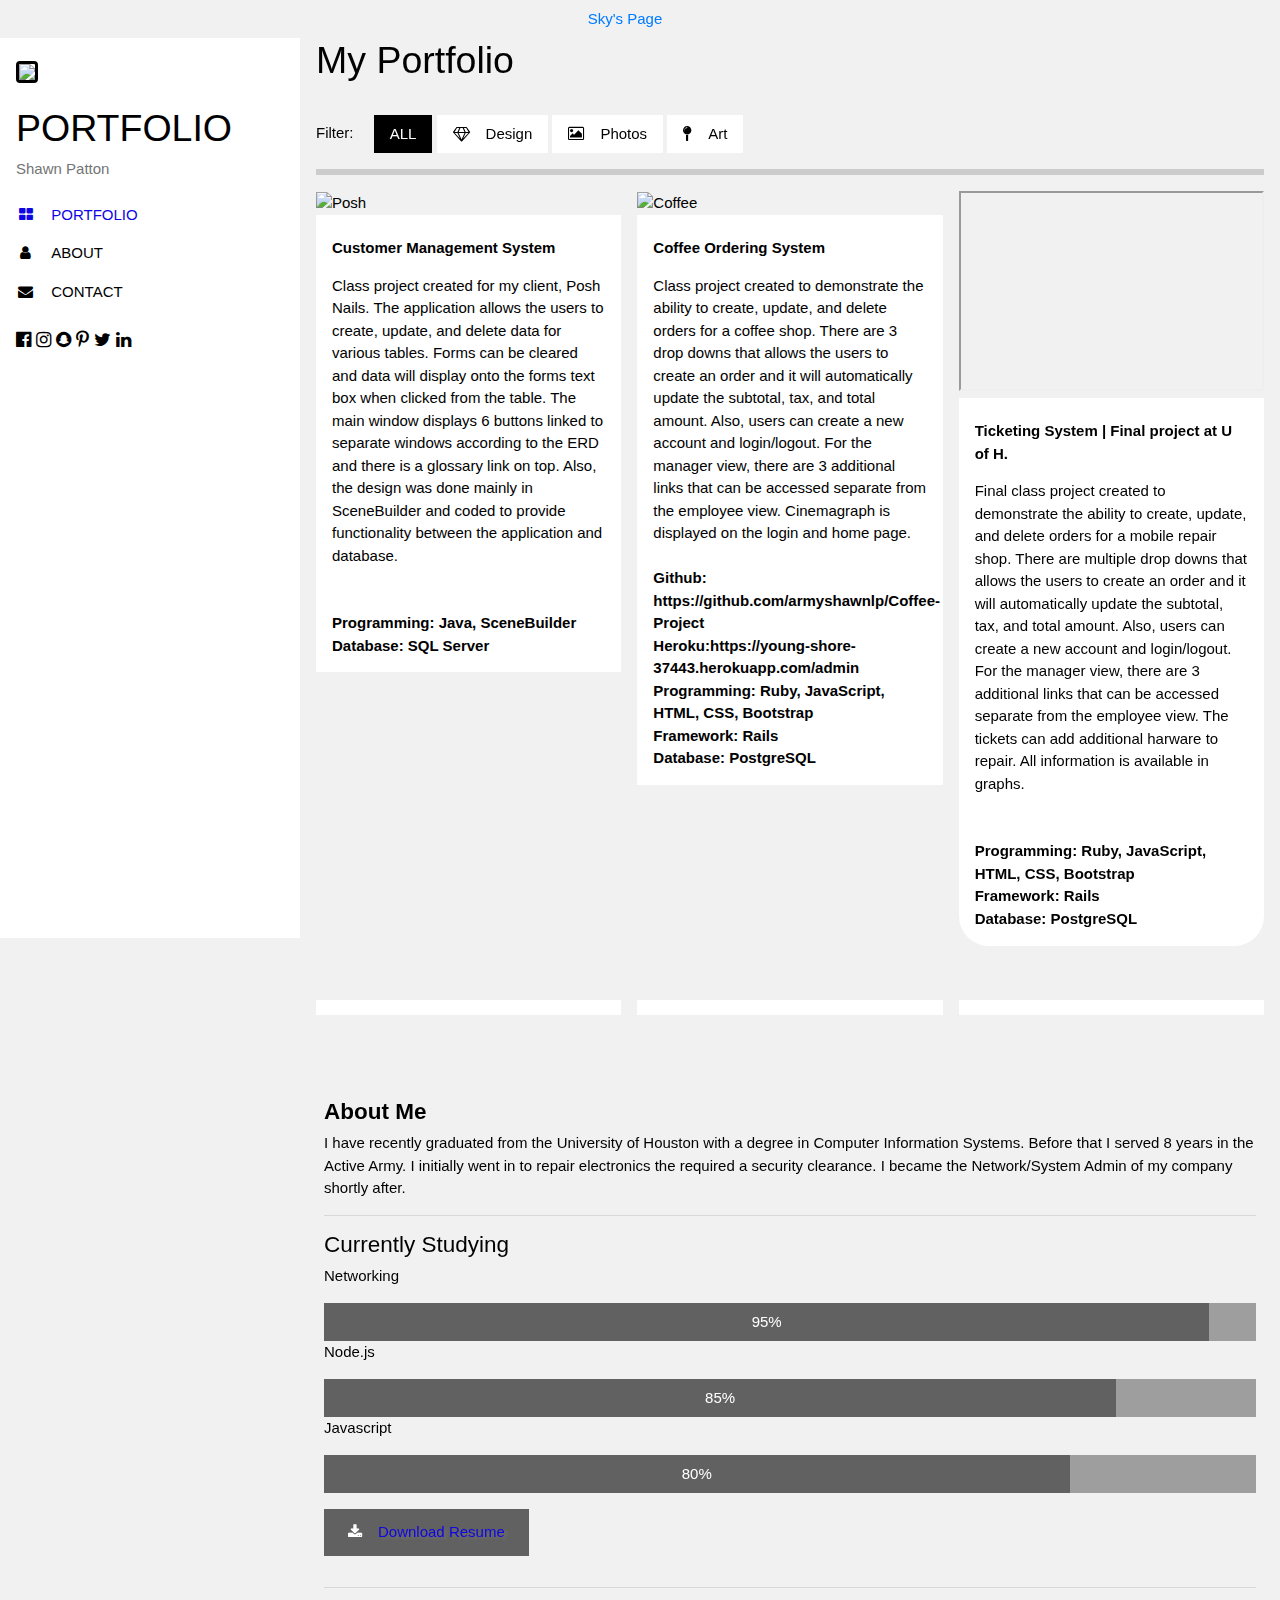
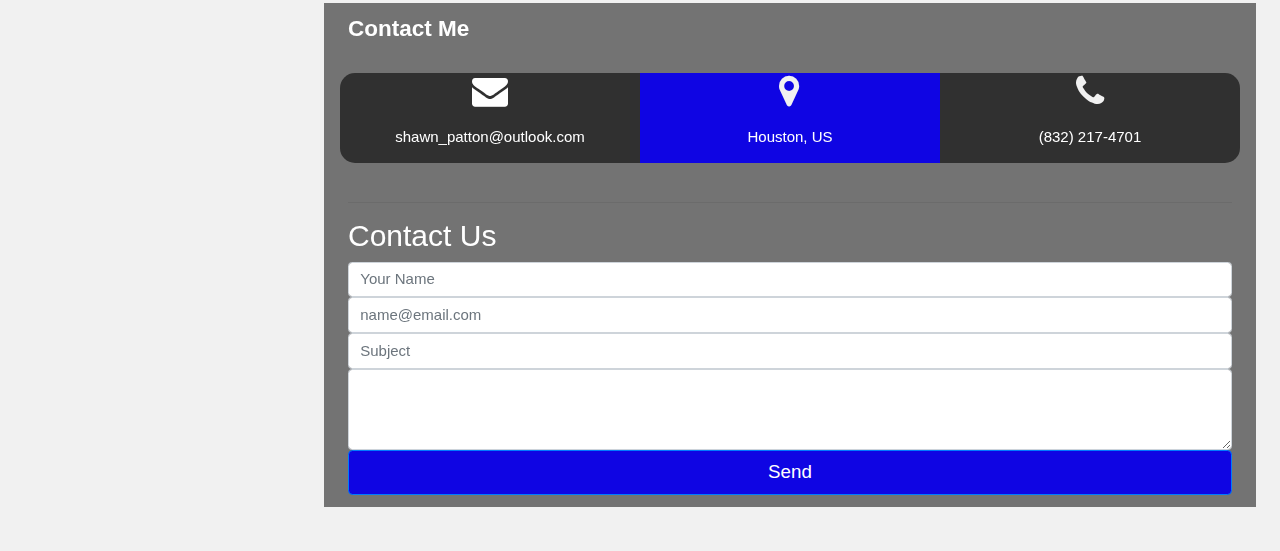
==== src/shawn.html @ 75355812 "Initial commit" ====
<!DOCTYPE html>
<html>
<title>Shawn Patton</title>
<meta charset="UTF-8">
<meta name="viewport" content="width=device-width, initial-scale=1">
<link rel="shortcut icon" type="image/x-icon" href="https://i.imgur.com/HqgOM5F.png" />
<link rel="stylesheet" href="https://www.w3schools.com/w3css/4/w3.css">
<link rel="stylesheet" href="https://fonts.googleapis.com/css?family=Raleway">
<link rel="stylesheet" href="https://cdnjs.cloudflare.com/ajax/libs/font-awesome/4.7.0/css/font-awesome.min.css">
<link rel="stylesheet" href="https://maxcdn.bootstrapcdn.com/bootstrap/4.0.0/css/bootstrap.min.css" integrity="sha384-Gn5384xqQ1aoWXA+058RXPxPg6fy4IWvTNh0E263XmFcJlSAwiGgFAW/dAiS6JXm" crossorigin="anonymous">
<link rel="stylesheet" href="css/shawn.css">

<!-- top menu -->
<ul class="nav justify-content-center">
  <li class="nav-item">
    <a class="nav-link active" href="https://www.skylarpatton.com">Sky's Page</a>
  </li>
 
  <li class="nav-item">
    <a class="nav-link" href="#!"></a>
  </li>
</ul>



<body class="w3-light-grey w3-content" style="max-width:1600px">

<!-- Sidebar/menu -->
<nav class="w3-sidebar w3-collapse w3-white w3-animate-left" style="z-index:3;width:300px;" id="mySidebar"><br>
  <div class="w3-container">
    <a href="#" onclick="w3_close()" class="w3-hide-large w3-right w3-jumbo w3-padding w3-hover-grey" title="close menu">
      <i class="fa fa-remove"></i>
    </a>
    <img src="https://i.imgur.com/pOM67gX.png?1" style="width:65%;border-style: solid;" class="w3-round"><br><br>
    
    	
<h1 class="title">PORTFOLIO</h1>
    <p class="w3-text-grey">Shawn Patton</p>
  </div>
  <div class="w3-bar-block">
    <a href="#portfolio" onclick="w3_close()" class="w3-bar-item w3-button w3-padding" style="color:#0F05E3;"><i class="fa fa-th-large fa-fw w3-margin-right"></i>PORTFOLIO</a> 
    <a href="#about" onclick="w3_close()" class="w3-bar-item w3-button w3-padding"><i class="fa fa-user fa-fw w3-margin-right"></i>ABOUT</a> 
    <a href="#contact" onclick="w3_close()" class="w3-bar-item w3-button w3-padding"><i class="fa fa-envelope fa-fw w3-margin-right"></i>CONTACT</a>
  </div>
  <div class="w3-panel w3-large">
    <i class="fa fa-facebook-official w3-hover-opacity"></i>
    <i class="fa fa-instagram w3-hover-opacity"></i>
    <i class="fa fa-snapchat w3-hover-opacity"></i>
    <i class="fa fa-pinterest-p w3-hover-opacity"></i>
    <i class="fa fa-twitter w3-hover-opacity"></i>
    <i class="fa fa-linkedin w3-hover-opacity"></i>
  </div>
</nav>

<!-- Overlay effect when opening sidebar on small screens -->
<div class="w3-overlay w3-hide-large w3-animate-opacity" onclick="w3_close()" style="cursor:pointer" title="close side menu" id="myOverlay"></div>

<!-- !PAGE CONTENT! -->
<div class="w3-main" style="margin-left:300px">

  <!-- Header -->
  
<svg xmlns="http://www.w3.org/2000/svg" version="1.1" style="display: block; height: 0; width: 0;">
    <defs>
        <filter id="goo">
            <feGaussianBlur in="SourceGraphic" stdDeviation="10" result="blur"></feGaussianBlur>
            <feColorMatrix in="blur" mode="matrix" values="1 0 0 0 0  0 1 0 0 0  0 0 1 0 0  0 0 0 18 -7" result="goo"></feColorMatrix>
            <feBlend in="SourceGraphic" in2="goo"></feBlend>
        </filter>
    </defs>
</svg>
  
  <header id="portfolio">
    <a href="#"><img src="" style="width:65px;" class="w3-circle w3-right w3-margin w3-hide-large w3-hover-opacity"></a>
    <span class="w3-button w3-hide-large w3-xxlarge w3-hover-text-grey" onclick="w3_open()"><i class="fa fa-bars"></i></span>
    <div class="w3-container">
  
    	
<h1 class="title">My Portfolio</h1>
    <div class="w3-section w3-bottombar w3-padding-16">
      <span class="w3-margin-right">Filter:</span> 
      <button class="w3-button w3-black">ALL</button>
      <button class="w3-button w3-white"><i class="fa fa-diamond w3-margin-right"></i>Design</button>
      <button class="w3-button w3-white w3-hide-small"><i class="fa fa-photo w3-margin-right"></i>Photos</button>
      <button class="w3-button w3-white w3-hide-small"><i class="fa fa-map-pin w3-margin-right"></i>Art</button>
    </div>
    </div>
  </header>
  
  <!-- First Photo Grid-->
  <div class="w3-row-padding">
    <div class="w3-third w3-container w3-margin-bottom" style="height: 770px">
        
        
        
      <img src="https://robert-william-tea.firebaseapp.com/assets/nails.JPG" alt="Posh" style="width:100%; height:200px" class="w3-hover-opacity">
      
      <div class="w3-container w3-white">
          <br>
        <p><b>Customer Management System</b></p>
        <p>Class project created for my client, Posh Nails. The application allows the users to create, update, and delete data for various tables. Forms can be cleared and data will display onto the forms text box when clicked from the table. The main window displays 6 buttons linked to separate windows according to the ERD and there is a glossary link on top. Also, the design was done mainly in SceneBuilder and coded to provide functionality between the application and database.
<b><br>
<br>
<br>
Programming: Java, SceneBuilder
<br>
Database: SQL Server
<br/></b></p>
      </div>
    </div>
    <div class="w3-third w3-container w3-margin-bottom" style="height: 770px">
      <img src="https://robert-william-tea.firebaseapp.com/assets/coffee.JPG" alt="Coffee" style="width:100%; height:200px" class="w3-hover-opaityc">
      
      <div class="w3-container w3-white">
          <br>
        <p><b>Coffee Ordering System</b></p>
        <p>Class project created to demonstrate the ability to create, update, and delete orders for a coffee shop. There are 3 drop downs that allows the users to create an order and it will automatically update the subtotal, tax, and total amount. Also, users can create a new account and login/logout. For the manager view, there are 3 additional links that can be accessed separate from the employee view. Cinemagraph is displayed on the login and home page.
<b><br>
<br>
Github: https://github.com/armyshawnlp/Coffee-Project
<br>
Heroku:https://young-shore-37443.herokuapp.com/admin
<br>
Programming: Ruby, JavaScript, HTML, CSS, Bootstrap
<br>
Framework: Rails
<br/></b><b>
Database: PostgreSQL
</b></p>
      </div>
    </div>
    <div class="w3-third w3-container w3-margin-bottom" style="height: 770px">
    
  <iframe class="embed-responsive-item w3-hover-opaityc" src="https://www.youtube.com/embed/bneypmK6l-M" allowfullscreen style="width:100%; height:200px"></iframe>

      <div class="w3-container w3-white" style="border-radius: 0px 0px 30px 30px;margin-top: 0px;">
          <br>
        <p><b>Ticketing System | Final project at U of H. </b></p>
        
        <p>Final class project created to demonstrate the ability to create, update, and delete orders for a mobile repair shop. There are multiple drop downs that allows the users to create an order and it will automatically update the subtotal, tax, and total amount. Also, users can create a new account and login/logout. For the manager view, there are 3 additional links that can be accessed separate from the employee view. The tickets can add additional harware to repair. All information is available in graphs.
<b><br>
<br>
<br>
Programming: Ruby, JavaScript, HTML, CSS, Bootstrap
<br>
Framework: Rails
<br/></b><b>
Database: PostgreSQL
</b></p>        
        
      </div>
    </div>
  </div>

  <!-- Second Photo Grid-->
  <div class="w3-row-padding">
    <div class="w3-third w3-container w3-margin-bottom">
      <img src="" alt="" style="width:100%" class="w3-hover-opacity">
      <div class="w3-container w3-white">
        <p><b></b></p>
        <p></p>
      </div>
    </div>
    <div class="w3-third w3-container w3-margin-bottom">
      <img src="" alt="" style="width:100%" class="w3-hover-opacity">
      <div class="w3-container w3-white">
        <p><b></b></p>
        <p></p>
      </div>
    </div>
    <div class="w3-third w3-container">
      <img src="" alt="" style="width:100%" class="w3-hover-opacity">
      <div class="w3-container w3-white">
        <p><b></b></p>
        <p></p>
      </div>
    </div>
  </div>

  <!-- Pagination
  <div class="w3-center w3-padding-32">
    <div class="w3-bar">
      <a href="#" class="w3-bar-item w3-button w3-hover-black">Â«</a>
      <a href="#" class="w3-bar-item w3-black w3-button">1</a>
      <a href="#" class="w3-bar-item w3-button w3-hover-black">2</a>
      <a href="#" class="w3-bar-item w3-button w3-hover-black">3</a>
      <a href="#" class="w3-bar-item w3-button w3-hover-black">4</a>
      <a href="#" class="w3-bar-item w3-button w3-hover-black">Â»</a>
    </div>
  </div>
 -->
  <!-- Images of Me -->

  <div class="w3-row-padding w3-padding-16" id="about">
    <div class="w3-col m6">
      <img src="" alt="" style="width:100%">
    </div>
    <div class="w3-col m6">
      <img src="https://i.imgur.com/egEhGac.jpg" alt="" style="width:50%">
    </div>
  </div>

  <div class="w3-container w3-padding-large" style="margin-bottom:32px">
    <h4><b>About Me</b></h4>
    <p>I have recently graduated from the University of Houston with a degree in Computer Information Systems. Before that I served 8 years in the Active Army. I initially went in to repair electronics the required a security clearance. I became the Network/System Admin of my company shortly after. </p>
    <hr>
    
    <h4>Currently Studying</h4>
    <!-- Progress bars / Skills -->
    <p>Networking</p>
    <div class="w3-grey">
      <div class="w3-container w3-dark-grey w3-padding w3-center" style="width:95%">95%</div>
    </div>
    <p>Node.js</p>
    <div class="w3-grey">
      <div class="w3-container w3-dark-grey w3-padding w3-center" style="width:85%">85%</div>
    </div>
    <p>Javascript</p>
    <div class="w3-grey">
      <div class="w3-container w3-dark-grey w3-padding w3-center" style="width:80%">80%</div>
    </div>
    <p>
      <button class="w3-button w3-dark-grey w3-padding-large w3-margin-top w3-margin-bottom">
        <i class="fa fa-download w3-margin-right"></i><a href="shawn patton.docx" download="Shawn Patton Resume" style="color:#0F05E3;text-shadow: 3px 2px 3px #737373">Download Resume</a>
      </button>
      
    </p>
    <hr>
   <!--
    <h4>How much I charge</h4>
    Pricing Tables 
    <div class="w3-row-padding" style="margin:0 -16px">
      <div class="w3-third w3-margin-bottom">
        <ul class="w3-ul w3-border w3-white w3-center w3-opacity w3-hover-opacity-off">
          <li class="w3-black w3-xlarge w3-padding-32">Basic</li>
          <li class="w3-padding-16">Web Design</li>
          <li class="w3-padding-16">Photography</li>
          <li class="w3-padding-16">1GB Storage</li>
          <li class="w3-padding-16">Mail Support</li>
          <li class="w3-padding-16">
            <h2>$ 10</h2>
            <span class="w3-opacity">per month</span>
          </li>
          <li class="w3-light-grey w3-padding-24">
            <button class="w3-button w3-teal w3-padding-large w3-hover-black">Sign Up</button>
          </li>
        </ul>
      </div>
      
      <div class="w3-third w3-margin-bottom">
        <ul class="w3-ul w3-border w3-white w3-center w3-opacity w3-hover-opacity-off">
          <li class="w3-teal w3-xlarge w3-padding-32">Pro</li>
          <li class="w3-padding-16">Web Design</li>
          <li class="w3-padding-16">Photography</li>
          <li class="w3-padding-16">50GB Storage</li>
          <li class="w3-padding-16">Endless Support</li>
          <li class="w3-padding-16">
            <h2>$ 25</h2>
            <span class="w3-opacity">per month</span>
          </li>
          <li class="w3-light-grey w3-padding-24">
            <button class="w3-button w3-teal w3-padding-large w3-hover-black">Sign Up</button>
          </li>
        </ul>
      </div>
      
      <div class="w3-third">
        <ul class="w3-ul w3-border w3-white w3-center w3-opacity w3-hover-opacity-off">
          <li class="w3-black w3-xlarge w3-padding-32">Premium</li>
          <li class="w3-padding-16">Web Design</li>
          <li class="w3-padding-16">Photography</li>
          <li class="w3-padding-16">Unlimited Storage</li>
          <li class="w3-padding-16">Endless Support</li>
          <li class="w3-padding-16">
            <h2>$ 25</h2>
            <span class="w3-opacity">per month</span>
          </li>
          <li class="w3-light-grey w3-padding-24">
            <button class="w3-button w3-teal w3-padding-large w3-hover-black">Sign Up</button>
          </li>
        </ul>
      </div>
    </div>
  </div>
  -->
  <!-- Contact Section -->
  <div class="w3-container w3-padding-large" style="background-color:#737373">
    <h4 id="contact" style="color:white"><b>Contact Me</b></h4>
    <div class="w3-row-padding w3-center w3-padding-24" style="margin:0 -16px">
      <div class="w3-third" style="background-color:#303030;border-radius: 15px 0px 0px 15px;">
        <p><i class="fa fa-envelope w3-xxlarge" style="color:white"></i></p>
        <p style="color:white">shawn_patton@outlook.com</p>
      </div>
      <div class="w3-third" style="background:#0F05E3;border-radius: 0px;">
        <p><i class="fa fa-map-marker w3-xxlarge w3-text-light-grey"></i></p>
        <p style="color:white">Houston, US</p>
      </div>
      <div class="w3-third" style="background-color:#303030;border-radius: 0px 15px 15px 0px;">
        <p><i class="fa fa-phone w3-xxlarge w3-text-light-grey"></i></p>
        <p style="color:white">(832) 217-4701</p>
      </div>
    </div>
    
       <hr class="w3-opacity">
      <form class="form-contact" action="contactform.php" method="POST">
        <h2 class="form-contact-heading" style="color:white">Contact Us</h2>
        <label for="txt" class="sr-only">Name</label>
        	<input type="name" name="name" id="inputName" class="form-control" placeholder="Your Name" required>
        <label for="txt" class="sr-only">E-Mail</label>
        	<input type="email" name="mail" id="inputEmail" class="form-control" placeholder="name@email.com" required>
        	  <label for="txt" class="sr-only">Subject</label>
        	<input type="txt" name="subject" class="form-control" placeholder="Subject" required>
              <label for="inputMessage" class="sr-only">Message</label>
    		<textarea class="form-control" id="inputMessage" rows="3"></textarea>
        <button class="btn btn-lg btn-primary btn-block" type="submit" style="background-color:#0F05E3;">Send</button>
      </form>
      </div>
    
    
    
    
  <!--   
    
    <hr class="w3-opacity">
    <form action="form_to_email.php" target="_blank">
      <div class="w3-section">
        <label>Name</label>
        <input class="w3-input w3-border" type="text" name="name" required>
      </div>
      <div class="w3-section">
        <label>Email</label>
        <input class="w3-input w3-border" type="text" name="email" required>
      </div>
      <div class="w3-section">
        <label>Message</label>
        <input class="w3-input w3-border" type="text" name="message" required>
      </div>
      <button type="submit" class="w3-button w3-black w3-margin-bottom"><i class="fa fa-paper-plane w3-margin-right"></i>Send Message</button>
    </form>
  </div>
  -->
  <!-- Footer 
  <footer class="w3-container w3-padding-32 w3-dark-grey">
  <div class="w3-row-padding">
    <div class="w3-third">
      <h3>FOOTER</h3>
      <p>Praesent tincidunt sed tellus ut rutrum. Sed vitae justo condimentum, porta lectus vitae, ultricies congue gravida diam non fringilla.</p>
      <p>Powered by <a href="https://www.w3schools.com/w3css/default.asp" target="_blank">w3.css</a></p>
    </div>
  
    <div class="w3-third">
      <h3>BLOG POSTS</h3>
      <ul class="w3-ul w3-hoverable">
        <li class="w3-padding-16">
          <img src="" class="w3-left w3-margin-right" style="width:50px">
          <span class="w3-large">Lorem</span><br>
          <span>Sed mattis nunc</span>
        </li>
        <li class="w3-padding-16">
          <img src="" class="w3-left w3-margin-right" style="width:50px">
          <span class="w3-large">Ipsum</span><br>
          <span>Praes tinci sed</span>
        </li> 
      </ul>
    </div>

    <div class="w3-third">
      <h3>POPULAR TAGS</h3>
      <p>
        <span class="w3-tag w3-black w3-margin-bottom">Travel</span> <span class="w3-tag w3-grey w3-small w3-margin-bottom">New York</span> <span class="w3-tag w3-grey w3-small w3-margin-bottom">London</span>
        <span class="w3-tag w3-grey w3-small w3-margin-bottom">IKEA</span> <span class="w3-tag w3-grey w3-small w3-margin-bottom">NORWAY</span> <span class="w3-tag w3-grey w3-small w3-margin-bottom">DIY</span>
        <span class="w3-tag w3-grey w3-small w3-margin-bottom">Ideas</span> <span class="w3-tag w3-grey w3-small w3-margin-bottom">Baby</span> <span class="w3-tag w3-grey w3-small w3-margin-bottom">Family</span>
        <span class="w3-tag w3-grey w3-small w3-margin-bottom">News</span> <span class="w3-tag w3-grey w3-small w3-margin-bottom">Clothing</span> <span class="w3-tag w3-grey w3-small w3-margin-bottom">Shopping</span>
        <span class="w3-tag w3-grey w3-small w3-margin-bottom">Sports</span> <span class="w3-tag w3-grey w3-small w3-margin-bottom">Games</span>
      </p>
    </div>

  </div>
  </footer>
  
  <div class="w3-black w3-center w3-padding-24">Powered by <a href="https://www.w3schools.com/w3css/default.asp" title="W3.CSS" target="_blank" class="w3-hover-opacity">w3.css</a></div>
-->
<!-- End page content -->
</div>
</div>
<script>
// Script to open and close sidebar
function w3_open() {
    document.getElementById("mySidebar").style.display = "block";
    document.getElementById("myOverlay").style.display = "block";
}
 
function w3_close() {
    document.getElementById("mySidebar").style.display = "none";
    document.getElementById("myOverlay").style.display = "none";
}
</script>
</body>
</html>
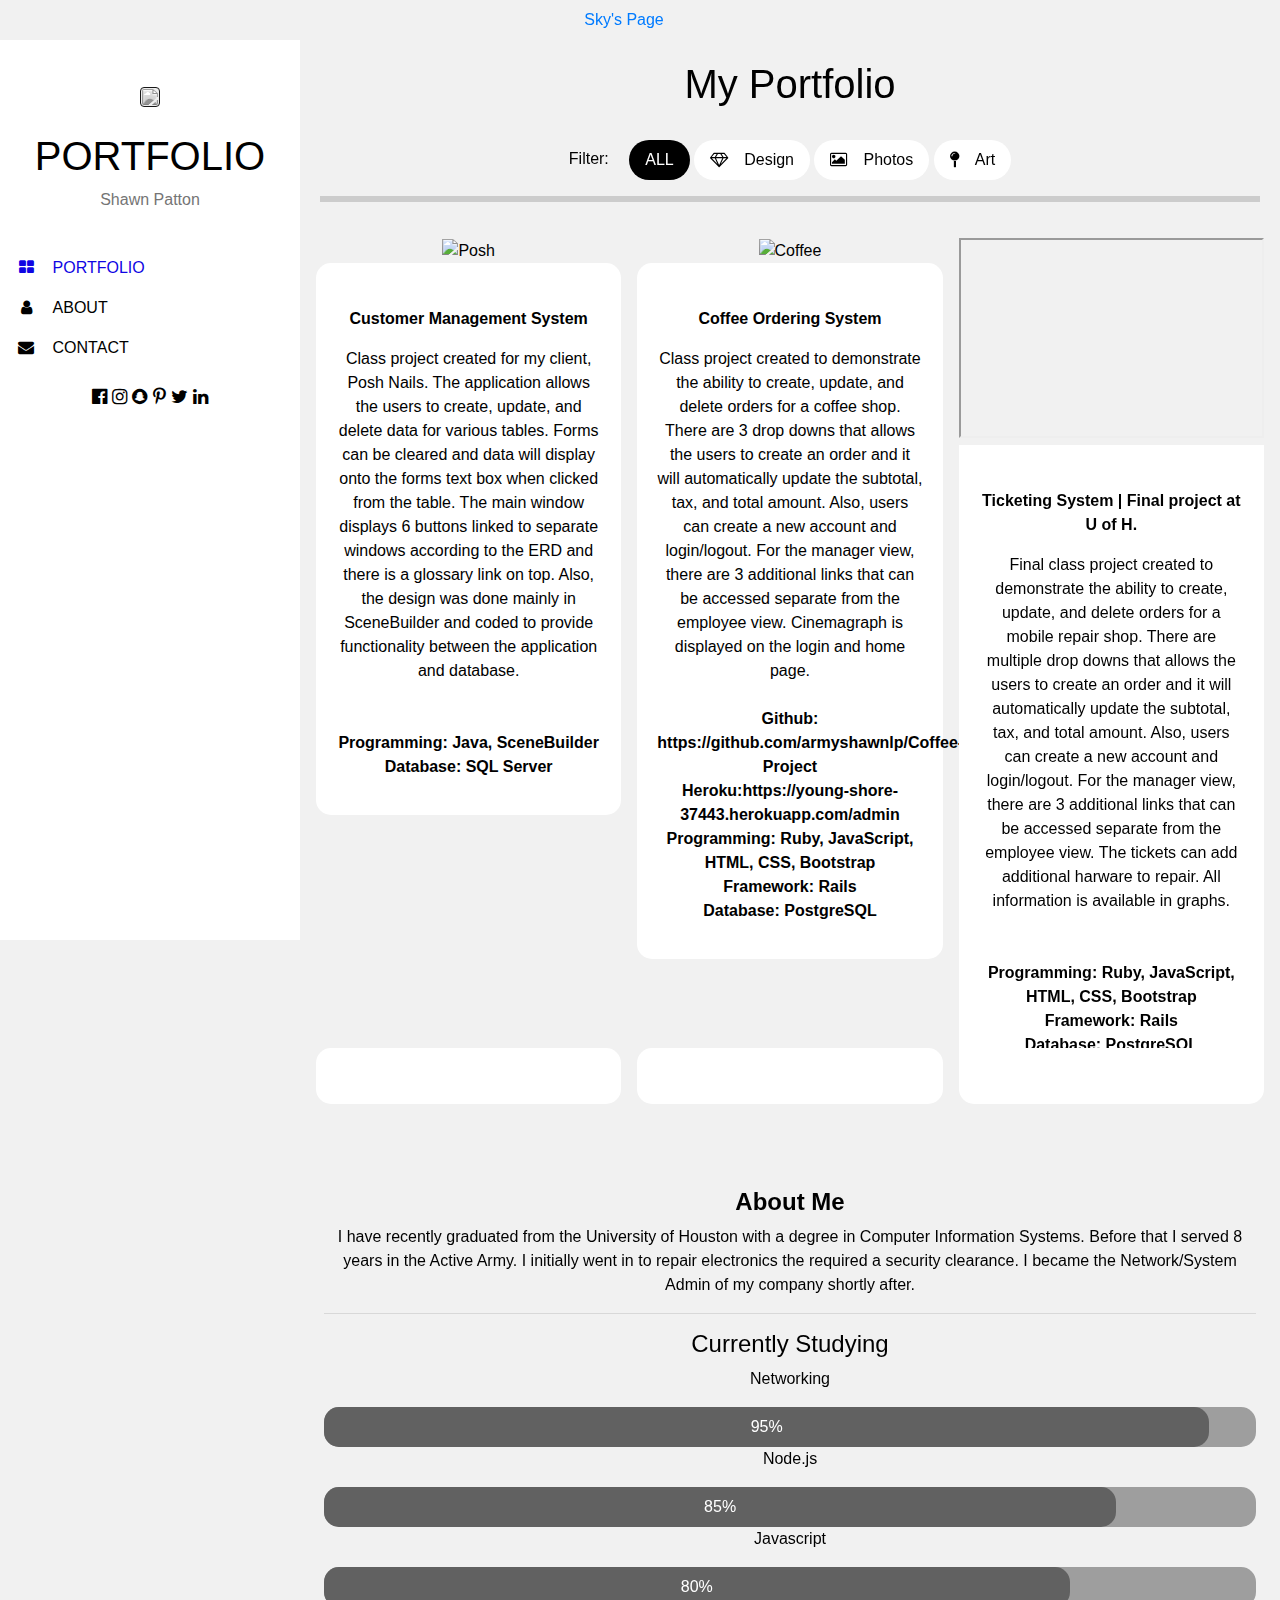
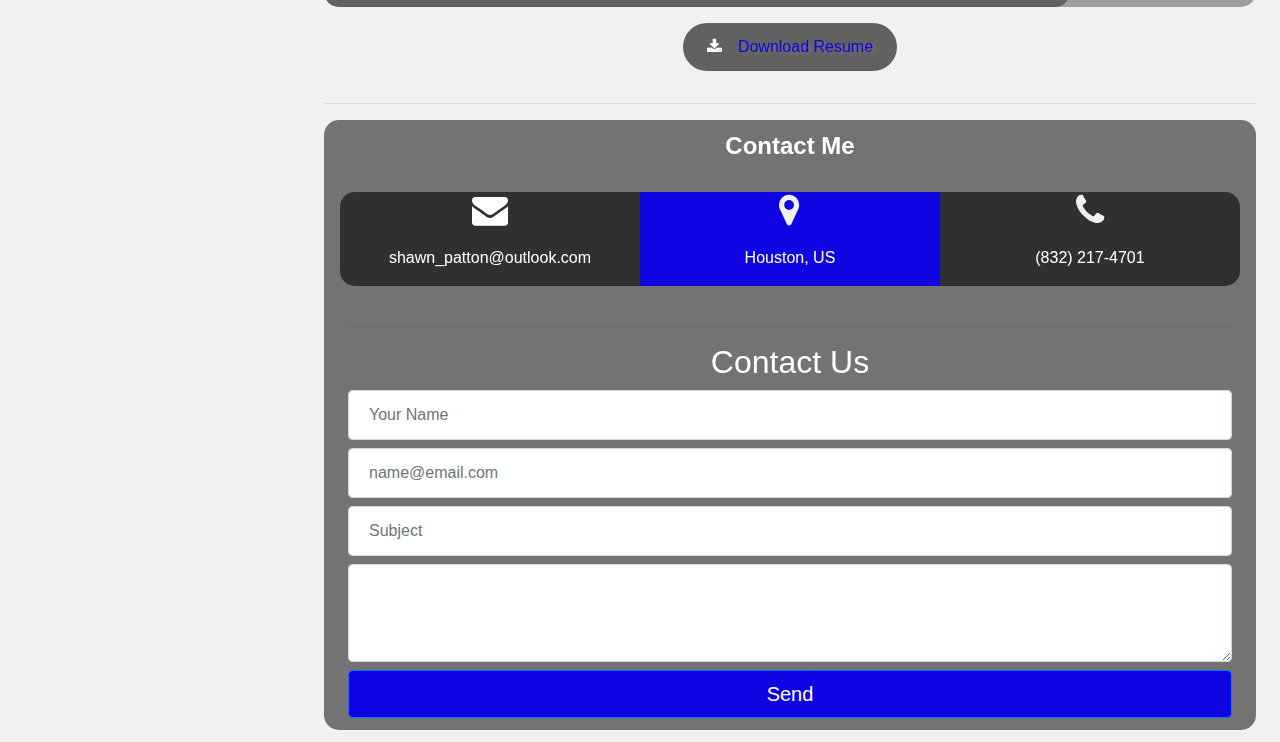
==== commit 9f9581bf: "2" ====
--- a/src/shawn.html
+++ b/src/shawn.html
@@ -8,7 +8,7 @@
 <link rel="stylesheet" href="https://fonts.googleapis.com/css?family=Raleway">
 <link rel="stylesheet" href="https://cdnjs.cloudflare.com/ajax/libs/font-awesome/4.7.0/css/font-awesome.min.css">
 <link rel="stylesheet" href="https://maxcdn.bootstrapcdn.com/bootstrap/4.0.0/css/bootstrap.min.css" integrity="sha384-Gn5384xqQ1aoWXA+058RXPxPg6fy4IWvTNh0E263XmFcJlSAwiGgFAW/dAiS6JXm" crossorigin="anonymous">
-<link rel="stylesheet" href="css/shawn.css">
+<link rel="stylesheet" href="shawn.css">
 
 <!-- top menu -->
 <ul class="nav justify-content-center">
--- a/src/shawn.css
+++ b/src/shawn.css
@@ -0,0 +1,140 @@
+.w3-round{
+
+  -webkit-filter: grayscale(100%); /* Safari 6.0 - 9.0 */
+  filter: grayscale(100%);
+  padding:1px;
+   border:1px solid #0F05E3;
+   background-color:#ff0;
+
+}
+
+
+body,h1,h2,h3,h4,h5,h6 {font-family: 'Montserrat', sans-serif;}
+
+.img {
+    position: relative;
+    float: left;
+    width:  100px;
+    height: 100px;
+    background-position: 50% 50%;
+    background-repeat:   no-repeat;
+    background-size:     cover;
+}
+/*
+$color-bluish: #06c8d9;
+*/
+:root {
+  font-size: 16px;
+  font-family: 'Ubuntu', sans-serif;
+}
+
+html,
+body,
+.row {
+  height: 100%;
+  text-align: center;
+}
+
+.pen-info {
+  color: #d4d3d4;
+  font-size: 80%;
+  text-transform: uppercase;
+}
+
+.c-button {
+  color: #000;
+  font-weight: 700;
+  font-size: 1em;
+  text-decoration: none;
+  padding: .7em 1.8em;
+  cursor: pointer;
+  display: inline-block;
+  vertical-align: middle;
+  border-radius: 25px;
+}
+/*
+.c-button--gooey {
+  color: $color-bluish;
+  font-size: 1.3em;
+  text-transform: uppercase;
+  letter-spacing: 2px;
+  border: 4px solid $color-bluish;
+  border-radius: 0;  
+  padding: 1.2em 3.4em;
+  position: relative;
+  transition: all 700ms ease;
+  .c-button__blobs {
+    height: 100%;
+    filter: url(#goo);
+    overflow: hidden;
+    position: absolute;
+    top: 0;
+    left: 0;
+    bottom: -3px;
+    right: -1px;
+    z-index: -1;
+    div {
+      background-color: $color-bluish;
+      width: 34%;
+      height: 100%;
+      border-radius: 100%;
+      position: absolute;
+      transform: scale(1.4) translateY(125%) translateZ(0);
+      transition: all 700ms ease;
+      &:nth-child(1) {
+        left: -5%;
+      }
+      &:nth-child(2) {
+        left: 30%;
+        transition-delay: 60ms;
+      }
+      &:nth-child(3) {
+        left: 66%;
+        transition-delay: 25ms;
+      }
+    }
+  }
+  &:hover {
+    color: #fff;
+    .c-button__blobs {
+      div {
+        transform: scale(1.4) translateY(0) translateZ(0);
+      }
+    }
+  }
+
+*/
+#title {
+  margin: 1.7em 0 0;
+  font-family: "Helvetica Neue", sans-serif;
+  font-size: 8.5em;
+  color: #000 ;
+  text-align: center;
+  text-transform: uppercase;
+  letter-spacing: 0.03em;
+  text-shadow: -0.04em 0 0 #ab0534,  0.04em 0 0 #eabd4a;
+}
+
+button{
+    border-radius: 50px;
+    padding: 20px; 
+}
+.w3-grey{
+    border-radius: 15px;
+    
+}
+
+.w3-third{
+    border-radius: 15px;
+    
+}
+.w3-container{
+    border-radius: 15px;
+    padding: 20px; 
+}
+
+.form-control{
+ padding: 12px 20px; 
+ margin: 8px 0;
+}
+}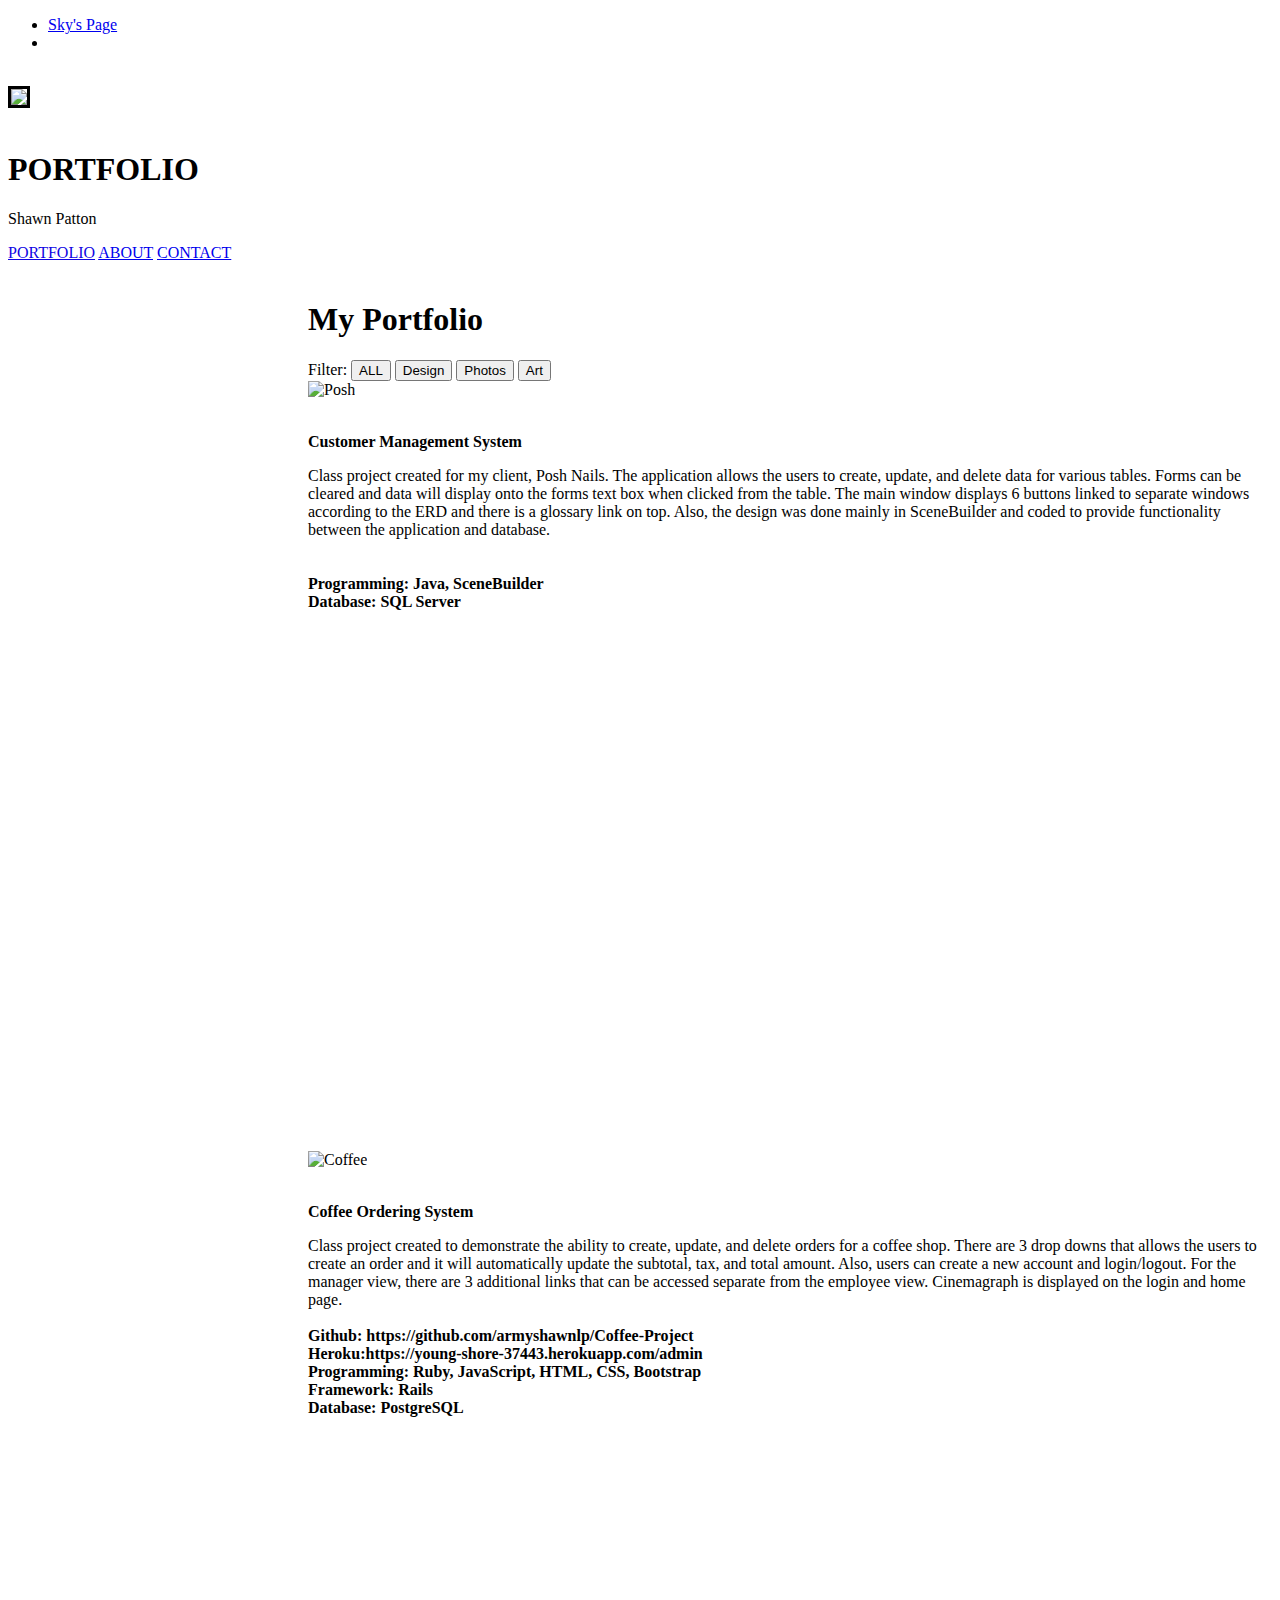
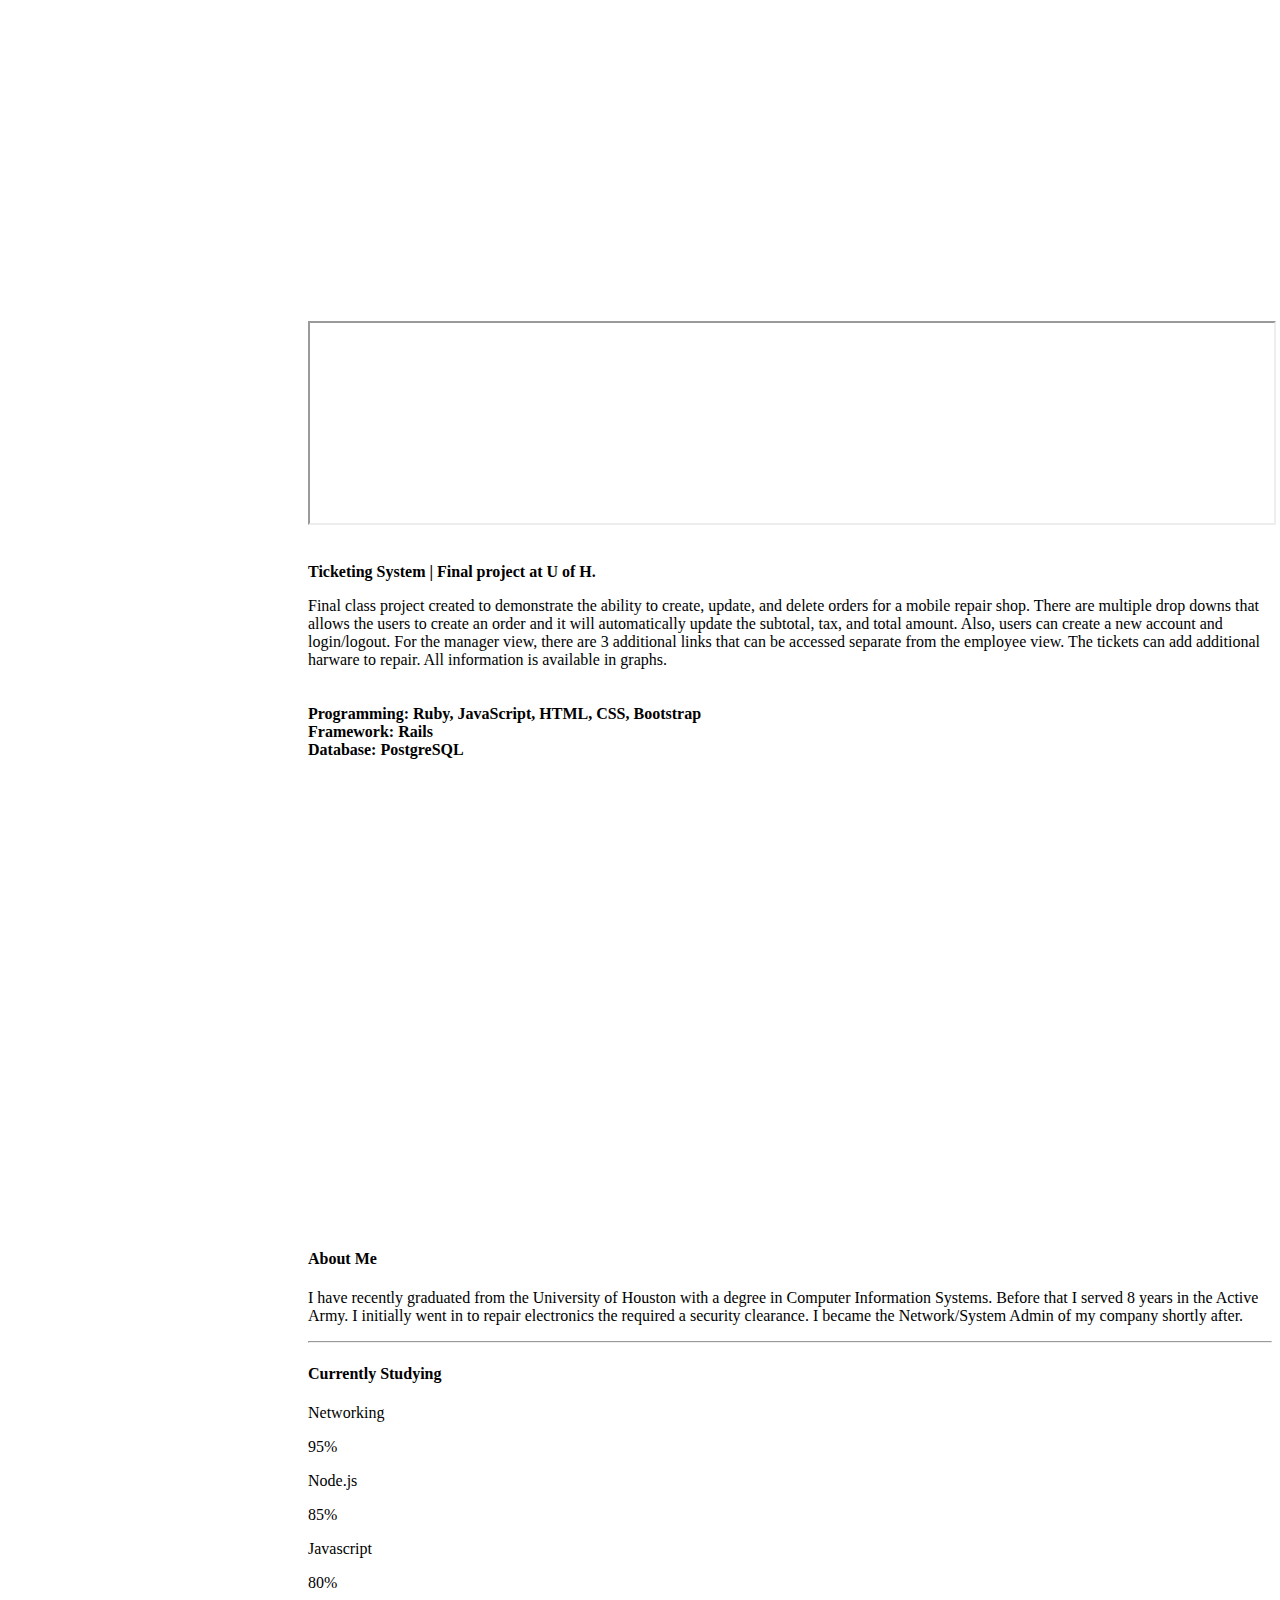
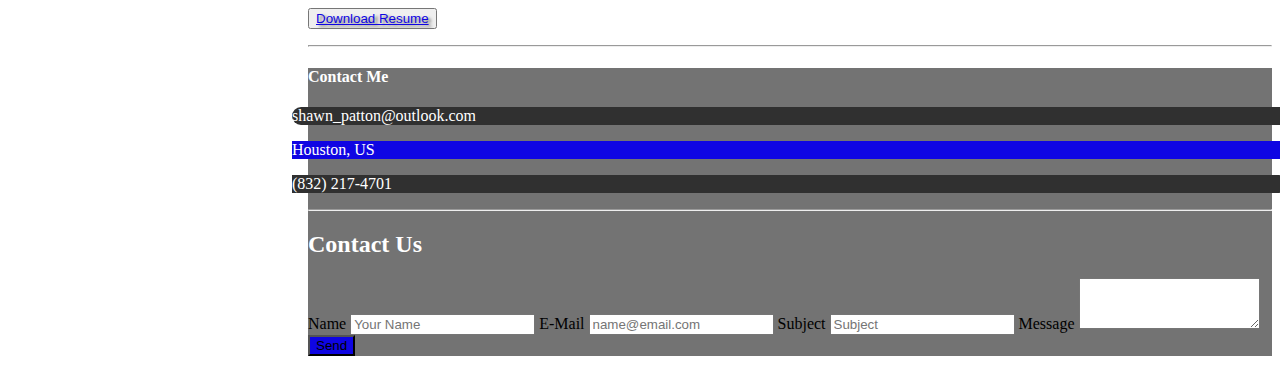
==== commit cf09858b: "CSS. Index html changes" ====
--- a/src/shawn.html
+++ b/src/shawn.html
@@ -3,12 +3,7 @@
 <title>Shawn Patton</title>
 <meta charset="UTF-8">
 <meta name="viewport" content="width=device-width, initial-scale=1">
-<link rel="shortcut icon" type="image/x-icon" href="https://i.imgur.com/HqgOM5F.png" />
-<link rel="stylesheet" href="https://www.w3schools.com/w3css/4/w3.css">
-<link rel="stylesheet" href="https://fonts.googleapis.com/css?family=Raleway">
-<link rel="stylesheet" href="https://cdnjs.cloudflare.com/ajax/libs/font-awesome/4.7.0/css/font-awesome.min.css">
-<link rel="stylesheet" href="https://maxcdn.bootstrapcdn.com/bootstrap/4.0.0/css/bootstrap.min.css" integrity="sha384-Gn5384xqQ1aoWXA+058RXPxPg6fy4IWvTNh0E263XmFcJlSAwiGgFAW/dAiS6JXm" crossorigin="anonymous">
-<link rel="stylesheet" href="shawn.css">
+
 
 <!-- top menu -->
 <ul class="nav justify-content-center">
